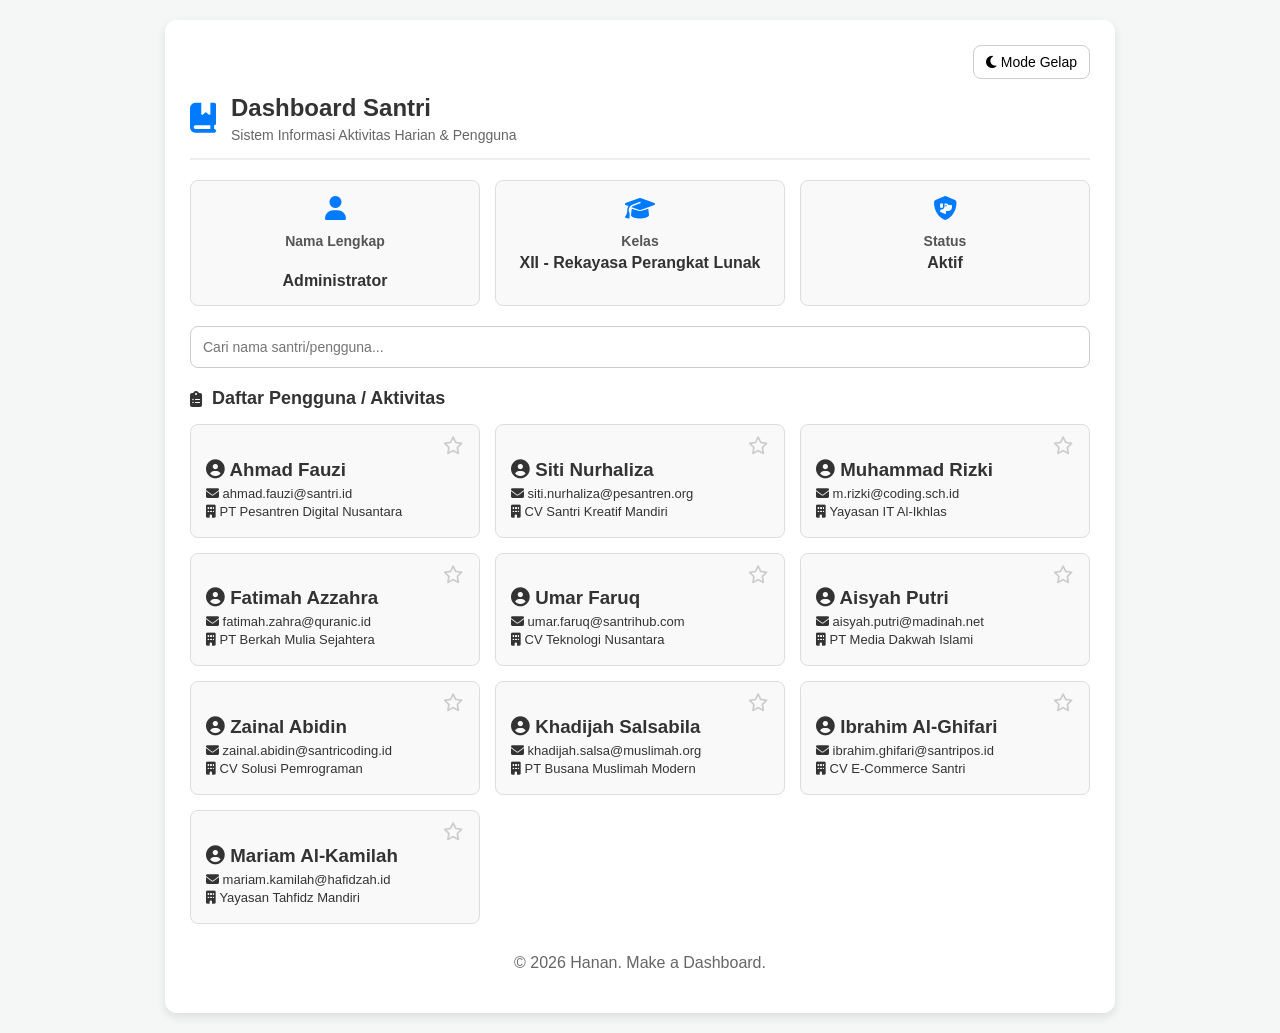
==== bab-21-web-api/LATIHAN/index.html @ 125f9362 "menyelesaikan tugas" ====
<!doctype html>
<html lang="en">
  <head>
    <meta charset="UTF-8" />
    <meta name="viewport" content="width=device-width, initial-scale=1.0" />
    <title>Dashboard Santri - User Dashboard</title>
    <link rel="stylesheet" href="style.css" />
    <link
      rel="stylesheet"
      href="https://cdnjs.cloudflare.com/ajax/libs/font-awesome/6.5.2/css/all.min.css"
    />
  </head>
  <body>
    <div class="dashboard-container">
      <!-- Tombol Toggle Tema & Kontrol Utama -->
      <div class="top-controls">
        <button id="theme-toggle" class="btn-theme">
          <i class="fa-solid fa-moon"></i>
          <span id="theme-text">Mode Gelap</span>
        </button>
      </div>

      <div class="iconxdashboard">
        <div class="icon">
          <i class="fa-solid fa-book-bookmark"></i>
        </div>
        <div class="dashboard-header">
          <h1>Dashboard Santri</h1>
          <p>Sistem Informasi Aktivitas Harian & Pengguna</p>
        </div>
      </div>

      <!-- TAMPILAN 1: DASHBOARD UTAMA -->
      <div id="view-dashboard">
        <section class="dashboard-body">
          <div class="profile-card">
            <div class="icon-profile">
              <i class="fa-solid fa-user"></i>
              <h3>Nama Lengkap</h3>
              <br />
              <span id="nama-santri">Administrator</span>
            </div>
            <div class="icon-profile">
              <i class="fa-solid fa-graduation-cap"></i>
              <h3>Kelas</h3>
              <span id="kelas-santri">XII - Rekayasa Perangkat Lunak</span>
            </div>
            <div class="icon-profile">
              <i class="fa-solid fa-shield-dog"></i>
              <h3>Status</h3>
              <span id="status-santri">Aktif</span>
            </div>
          </div>
        </section>

        <!-- Input Pencarian Pengguna -->
        <div class="search-container">
          <input
            type="text"
            id="search-input"
            placeholder="Cari nama santri/pengguna..."
          />
        </div>

        <div class="dashboard-daftar">
          <i class="fa-solid fa-clipboard-list"></i>
          <h2 class="section-title">Daftar Pengguna / Aktivitas</h2>
        </div>

        <!-- Indikator Loading & Error -->
        <div id="loading-indicator">
          <i class="fa-solid fa-spinner fa-spin fa-2x"></i>
          <p>Memuat data...</p>
        </div>
        <div id="error-message"></div>

        <!-- Daftar Kartu Pengguna dari API/Lokal -->
        <div id="users-container" class="users-grid"></div>

        <!-- Daftar Aktivitas Tambahan -->
        <ul id="list-aktivitas" class="activity-list"></ul>
      </div>

      <!-- TAMPILAN 2: HALAMAN DETAIL PENGGUNA (SPA) -->
      <div id="view-detail" style="display: none">
        <button id="btn-back">
          <i class="fa-solid fa-arrow-left"></i> Kembali ke Dashboard
        </button>
        <div class="profile-card" id="detail-content">
          <!-- Konten detail akan dirender via JavaScript -->
        </div>
      </div>

      <footer>
        <p>&copy; 2026 Hanan. Make a Dashboard.</p>
      </footer>
    </div>

    <script src="script.js"></script>
  </body>
</html>
---- bab-21-web-api/LATIHAN/style.css ----
/* Gaya Dasar & Layout */
body {
    font-family: Arial, sans-serif;
    background-color: #f4f7f6;
    color: #333;
    margin: 0;
    padding: 20px;
    transition: background-color 0.3s, color 0.3s;
}

.dashboard-container {
    max-width: 900px;
    margin: 0 auto;
    background: #ffffff;
    padding: 25px;
    border-radius: 12px;
    box-shadow: 0 4px 10px rgba(0, 0, 0, 0.1);
    transition: background-color 0.3s, color 0.3s;
}

.top-controls {
    display: flex;
    justify-content: flex-end;
    margin-bottom: 15px;
}

.btn-theme {
    padding: 8px 12px;
    cursor: pointer;
    border-radius: 8px;
    border: 1px solid #ccc;
    background: #fff;
    font-size: 14px;
}

.iconxdashboard {
    display: flex;
    align-items: center;
    gap: 15px;
    border-bottom: 2px solid #eee;
    padding-bottom: 15px;
    margin-bottom: 20px;
}

.iconxdashboard .icon {
    font-size: 30px;
    color: #007bff;
}

.dashboard-header h1 {
    margin: 0;
    font-size: 24px;
}

.dashboard-header p {
    margin: 5px 0 0;
    color: #666;
    font-size: 14px;
}

.dashboard-body .profile-card {
    display: grid;
    grid-template-columns: repeat(auto-fit, minmax(200px, 1fr));
    gap: 15px;
    margin-bottom: 20px;
}

.icon-profile {
    background: #f9f9f9;
    padding: 15px;
    border-radius: 8px;
    border: 1px solid #ddd;
    text-align: center;
}

.icon-profile i {
    font-size: 24px;
    color: #007bff;
    margin-bottom: 8px;
}

.icon-profile h3 {
    margin: 5px 0;
    font-size: 14px;
    color: #555;
}

.icon-profile span {
    font-size: 16px;
    font-weight: bold;
}

.search-container {
    margin: 20px 0;
}

.search-container input {
    width: 100%;
    padding: 12px;
    border-radius: 8px;
    border: 1px solid #ccc;
    font-size: 14px;
    box-sizing: border-box;
}

.dashboard-daftar {
    display: flex;
    align-items: center;
    gap: 10px;
    margin-bottom: 10px;
}

.section-title {
    margin: 0;
    font-size: 18px;
}

#loading-indicator {
    text-align: center;
    padding: 20px;
    display: none;
}

#error-message {
    color: red;
    text-align: center;
    padding: 20px;
    display: none;
}

.users-grid {
    display: grid;
    grid-template-columns: repeat(auto-fill, minmax(260px, 1fr));
    gap: 15px;
    margin-top: 15px;
}

.user-card {
    background: #f9f9f9;
    padding: 15px;
    border-radius: 8px;
    border: 1px solid #ddd;
    cursor: pointer;
    position: relative;
    transition: transform 0.2s, background 0.3s, border-color 0.3s;
}

.user-card:hover {
    transform: translateY(-3px);
    box-shadow: 0 4px 8px rgba(0,0,0,0.05);
}

#btn-back {
    padding: 10px 15px;
    cursor: pointer;
    border-radius: 8px;
    border: none;
    background: #007bff;
    color: white;
    margin-bottom: 20px;
}

footer p {
    font-size: 16px;
    text-align: center;
    margin-top: 30px;
    color: #666;
}

/* Styling Dark Mode */
body.dark-mode {
    background-color: #1a1a1a;
    color: #f0f0f0;
}

body.dark-mode .dashboard-container {
    background-color: #242424;
    color: #f0f0f0;
}

body.dark-mode .profile-card .icon-profile,
body.dark-mode .user-card,
body.dark-mode #detail-content {
    background-color: #2d2d2d !important;
    color: #f0f0f0 !important;
    border-color: #444 !important;
}

body.dark-mode input,
body.dark-mode button#theme-toggle {
    background-color: #333;
    color: #fff;
    border-color: #555;
}

body.dark-mode .dashboard-header p,
body.dark-mode .icon-profile h3,
body.dark-mode footer p {
    color: #aaa;
}
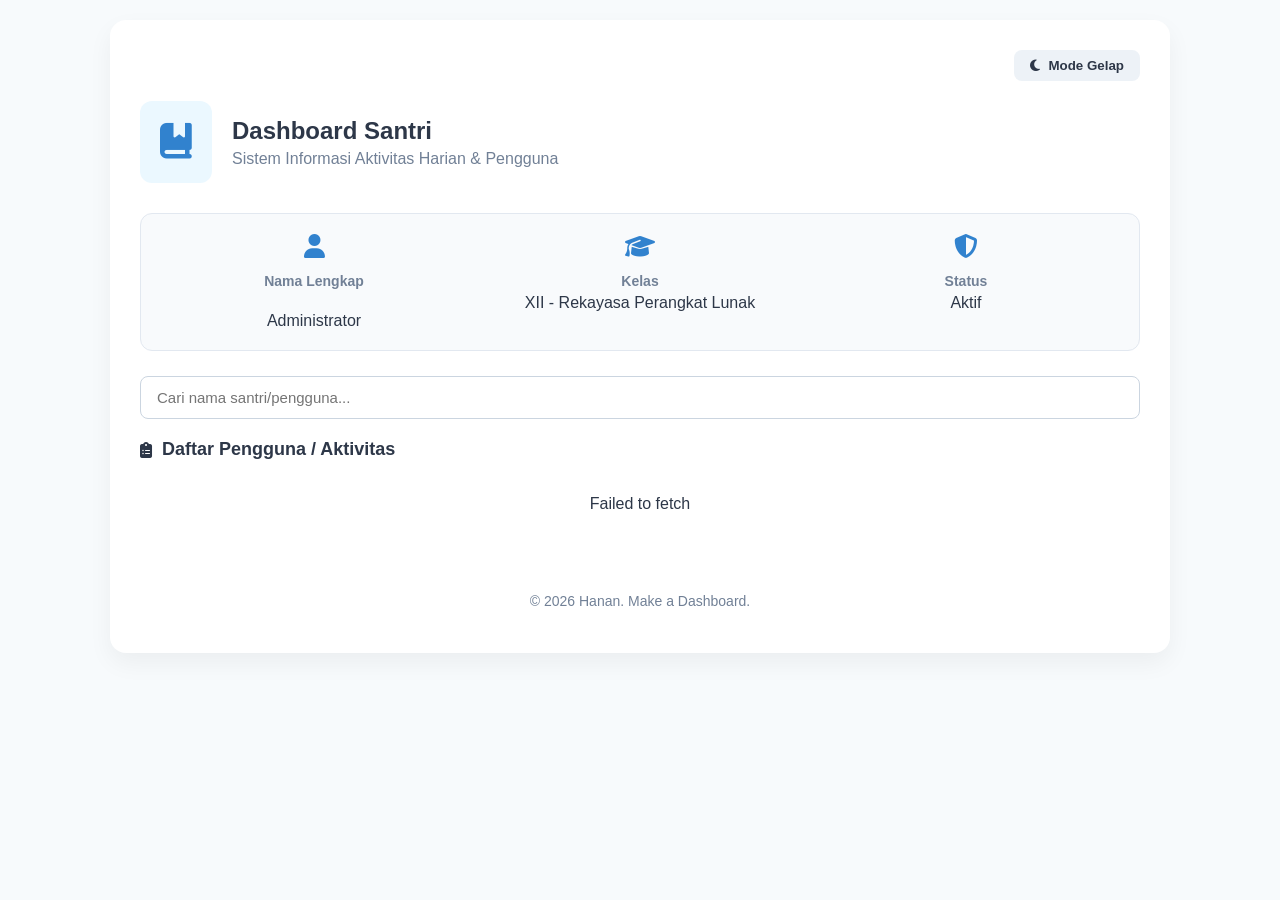
==== commit 2ef30f6f: "menyelesaikan dashboard santri" ====
--- a/bab-21-web-api/LATIHAN/index.html
+++ b/bab-21-web-api/LATIHAN/index.html
@@ -15,7 +15,7 @@
       <!-- Tombol Toggle Tema & Kontrol Utama -->
       <div class="top-controls">
         <button id="theme-toggle" class="btn-theme">
-          <i class="fa-solid fa-moon"></i>
+          <i id="theme-icon" class="fa-solid fa-moon"></i>
           <span id="theme-text">Mode Gelap</span>
         </button>
       </div>
@@ -46,7 +46,7 @@
               <span id="kelas-santri">XII - Rekayasa Perangkat Lunak</span>
             </div>
             <div class="icon-profile">
-              <i class="fa-solid fa-shield-dog"></i>
+              <i class="fa-solid fa-shield-halved"></i>
               <h3>Status</h3>
               <span id="status-santri">Aktif</span>
             </div>
@@ -96,6 +96,7 @@
       </footer>
     </div>
 
+    <!-- Menghubungkan file JavaScript eksternal -->
     <script src="script.js"></script>
   </body>
-</html>
+</html>
--- a/bab-21-web-api/LATIHAN/style.css
+++ b/bab-21-web-api/LATIHAN/style.css
@@ -1,200 +1,239 @@
-/* Gaya Dasar & Layout */
+/* Konfigurasi Tema (Variabel Warna) */
+:root {
+  --bg-color: #f7fafc;
+  --container-bg: #ffffff;
+  --text-color: #2d3748;
+  --text-muted: #718096;
+  --card-bg: #f8fafc;
+  --card-border: #e2e8f0;
+  --user-card-bg: #ffffff;
+  --input-bg: #ffffff;
+  --input-border: #cbd5e0;
+  --btn-theme-bg: #edf2f7;
+  --btn-theme-text: #2d3748;
+}
+
+[data-theme="dark"] {
+  --bg-color: #1a202c;
+  --container-bg: #2d3748;
+  --text-color: #f7fafc;
+  --text-muted: #a0aec0;
+  --card-bg: #1a202c;
+  --card-border: #4a5568;
+  --user-card-bg: #2d3748;
+  --input-bg: #1a202c;
+  --input-border: #4a5568;
+  --btn-theme-bg: #4a5568;
+  --btn-theme-text: #f7fafc;
+}
+
+/* Styling Umum & Layout Dashboard */
 body {
-    font-family: Arial, sans-serif;
-    background-color: #f4f7f6;
-    color: #333;
-    margin: 0;
-    padding: 20px;
-    transition: background-color 0.3s, color 0.3s;
+  font-family: 'Segoe UI', Tahoma, Geneva, Verdana, sans-serif;
+  background-color: var(--bg-color);
+  color: var(--text-color);
+  margin: 0;
+  padding: 20px;
+  transition: background-color 0.3s ease, color 0.3s ease;
 }
 
 .dashboard-container {
-    max-width: 900px;
-    margin: 0 auto;
-    background: #ffffff;
-    padding: 25px;
-    border-radius: 12px;
-    box-shadow: 0 4px 10px rgba(0, 0, 0, 0.1);
-    transition: background-color 0.3s, color 0.3s;
+  max-width: 1000px;
+  margin: 0 auto;
+  background: var(--container-bg);
+  padding: 30px;
+  border-radius: 16px;
+  box-shadow: 0 10px 25px rgba(0, 0, 0, 0.05);
+  transition: background-color 0.3s ease;
 }
 
 .top-controls {
-    display: flex;
-    justify-content: flex-end;
-    margin-bottom: 15px;
+  display: flex;
+  justify-content: flex-end;
+  margin-bottom: 20px;
 }
 
 .btn-theme {
-    padding: 8px 12px;
-    cursor: pointer;
-    border-radius: 8px;
-    border: 1px solid #ccc;
-    background: #fff;
-    font-size: 14px;
+  background: var(--btn-theme-bg);
+  color: var(--btn-theme-text);
+  border: none;
+  padding: 8px 16px;
+  border-radius: 8px;
+  cursor: pointer;
+  font-weight: 600;
+  display: flex;
+  align-items: center;
+  gap: 8px;
+  transition: background 0.2s;
 }
 
 .iconxdashboard {
-    display: flex;
-    align-items: center;
-    gap: 15px;
-    border-bottom: 2px solid #eee;
-    padding-bottom: 15px;
-    margin-bottom: 20px;
+  display: flex;
+  align-items: center;
+  gap: 20px;
+  margin-bottom: 30px;
 }
 
 .iconxdashboard .icon {
-    font-size: 30px;
-    color: #007bff;
+  font-size: 36px;
+  color: #3182ce;
+  background: #ebf8ff;
+  padding: 20px;
+  border-radius: 12px;
 }
 
 .dashboard-header h1 {
-    margin: 0;
-    font-size: 24px;
+  margin: 0;
+  font-size: 24px;
 }
 
 .dashboard-header p {
-    margin: 5px 0 0;
-    color: #666;
-    font-size: 14px;
-}
-
-.dashboard-body .profile-card {
-    display: grid;
-    grid-template-columns: repeat(auto-fit, minmax(200px, 1fr));
-    gap: 15px;
-    margin-bottom: 20px;
+  margin: 5px 0 0;
+  color: var(--text-muted);
+}
+
+.profile-card {
+  display: grid;
+  grid-template-columns: repeat(auto-fit, minmax(200px, 1fr));
+  gap: 20px;
+  background: var(--card-bg);
+  padding: 20px;
+  border-radius: 12px;
+  border: 1px solid var(--card-border);
+  margin-bottom: 25px;
 }
 
 .icon-profile {
-    background: #f9f9f9;
-    padding: 15px;
-    border-radius: 8px;
-    border: 1px solid #ddd;
-    text-align: center;
+  text-align: center;
 }
 
 .icon-profile i {
-    font-size: 24px;
-    color: #007bff;
-    margin-bottom: 8px;
+  font-size: 24px;
+  color: #3182ce;
+  margin-bottom: 10px;
 }
 
 .icon-profile h3 {
-    margin: 5px 0;
-    font-size: 14px;
-    color: #555;
-}
-
-.icon-profile span {
-    font-size: 16px;
-    font-weight: bold;
-}
-
-.search-container {
-    margin: 20px 0;
+  margin: 5px 0;
+  font-size: 14px;
+  color: var(--text-muted);
 }
 
 .search-container input {
-    width: 100%;
-    padding: 12px;
-    border-radius: 8px;
-    border: 1px solid #ccc;
-    font-size: 14px;
-    box-sizing: border-box;
+  width: 100%;
+  padding: 12px 16px;
+  border: 1px solid var(--input-border);
+  background-color: var(--input-bg);
+  color: var(--text-color);
+  border-radius: 8px;
+  font-size: 15px;
+  box-sizing: border-box;
+  margin-bottom: 20px;
 }
 
 .dashboard-daftar {
-    display: flex;
-    align-items: center;
-    gap: 10px;
-    margin-bottom: 10px;
-}
-
-.section-title {
-    margin: 0;
-    font-size: 18px;
-}
-
-#loading-indicator {
-    text-align: center;
-    padding: 20px;
-    display: none;
-}
-
-#error-message {
-    color: red;
-    text-align: center;
-    padding: 20px;
-    display: none;
-}
-
+  display: flex;
+  align-items: center;
+  gap: 10px;
+  margin-bottom: 15px;
+}
+
+.dashboard-daftar h2 {
+  font-size: 18px;
+  margin: 0;
+}
+
+/* Grid & Kartu Pengguna */
 .users-grid {
-    display: grid;
-    grid-template-columns: repeat(auto-fill, minmax(260px, 1fr));
-    gap: 15px;
-    margin-top: 15px;
+  display: grid;
+  grid-template-columns: repeat(auto-fill, minmax(280px, 1fr));
+  gap: 20px;
+  margin-top: 20px;
 }
 
 .user-card {
-    background: #f9f9f9;
-    padding: 15px;
-    border-radius: 8px;
-    border: 1px solid #ddd;
-    cursor: pointer;
-    position: relative;
-    transition: transform 0.2s, background 0.3s, border-color 0.3s;
+  background: var(--user-card-bg);
+  border: 1px solid var(--card-border);
+  border-radius: 12px;
+  padding: 18px;
+  box-shadow: 0 4px 6px -1px rgba(0, 0, 0, 0.05);
+  display: flex;
+  flex-direction: column;
+  justify-content: space-between;
+  transition: transform 0.2s ease, box-shadow 0.2s ease, background-color 0.3s ease;
 }
 
 .user-card:hover {
-    transform: translateY(-3px);
-    box-shadow: 0 4px 8px rgba(0,0,0,0.05);
+  transform: translateY(-3px);
+  box-shadow: 0 10px 15px -3px rgba(0, 0, 0, 0.1);
+}
+
+.user-info p {
+  margin: 6px 0;
+  font-size: 14px;
+  color: var(--text-muted);
+}
+
+.card-actions {
+  display: flex;
+  gap: 10px;
+  margin-top: 15px;
+  border-top: 1px solid var(--card-border);
+  padding-top: 12px;
+}
+
+.btn-edit, .btn-delete {
+  flex: 1;
+  padding: 8px 12px;
+  border: none;
+  border-radius: 6px;
+  font-weight: 600;
+  cursor: pointer;
+  display: flex;
+  align-items: center;
+  justify-content: center;
+  gap: 6px;
+  font-size: 13px;
+  transition: background 0.2s;
+}
+
+.btn-edit {
+  background-color: #3182ce;
+  color: white;
+}
+
+.btn-edit:hover {
+  background-color: #2b6cb0;
+}
+
+.btn-delete {
+  background-color: #e53e3e;
+  color: white;
+}
+
+.btn-delete:hover {
+  background-color: #c53030;
+}
+
+#loading-indicator, #error-message {
+  text-align: center;
+  padding: 20px;
 }
 
 #btn-back {
-    padding: 10px 15px;
-    cursor: pointer;
-    border-radius: 8px;
-    border: none;
-    background: #007bff;
-    color: white;
-    margin-bottom: 20px;
-}
-
-footer p {
-    font-size: 16px;
-    text-align: center;
-    margin-top: 30px;
-    color: #666;
-}
-
-/* Styling Dark Mode */
-body.dark-mode {
-    background-color: #1a1a1a;
-    color: #f0f0f0;
-}
-
-body.dark-mode .dashboard-container {
-    background-color: #242424;
-    color: #f0f0f0;
-}
-
-body.dark-mode .profile-card .icon-profile,
-body.dark-mode .user-card,
-body.dark-mode #detail-content {
-    background-color: #2d2d2d !important;
-    color: #f0f0f0 !important;
-    border-color: #444 !important;
-}
-
-body.dark-mode input,
-body.dark-mode button#theme-toggle {
-    background-color: #333;
-    color: #fff;
-    border-color: #555;
-}
-
-body.dark-mode .dashboard-header p,
-body.dark-mode .icon-profile h3,
-body.dark-mode footer p {
-    color: #aaa;
+  background: var(--btn-theme-bg);
+  color: var(--btn-theme-text);
+  border: none;
+  padding: 10px 16px;
+  border-radius: 8px;
+  cursor: pointer;
+  font-weight: 600;
+  margin-bottom: 20px;
+}
+
+footer {
+  text-align: center;
+  margin-top: 40px;
+  color: var(--text-muted);
+  font-size: 14px;
 }
